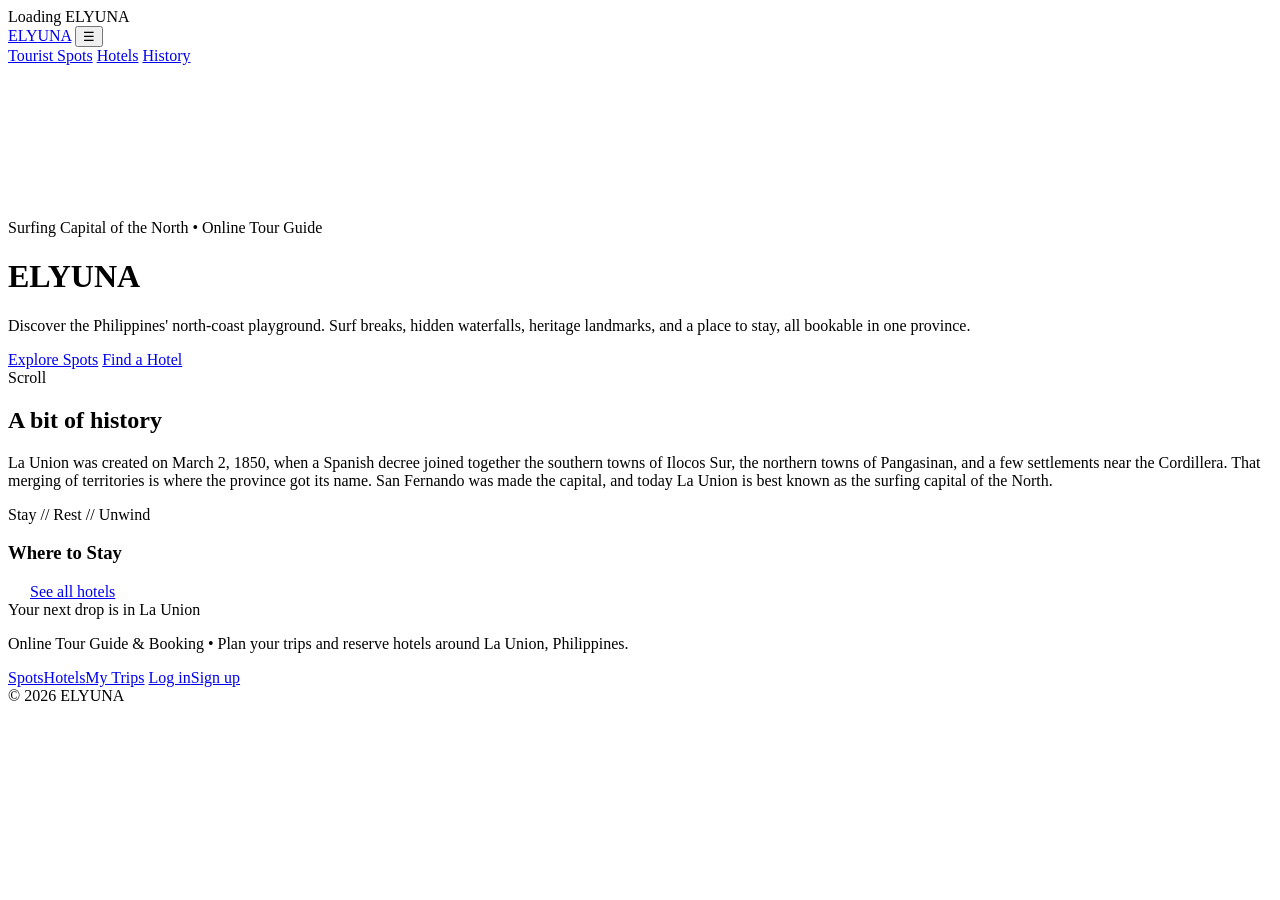
==== index.html @ 287ff30f "Rebrand app to ELYUNA (keep La Union as the destination name)" ====
<!DOCTYPE html>
<html lang="en">
<head>
<meta charset="UTF-8" />
<meta name="viewport" content="width=device-width, initial-scale=1.0" />
<title>ELYUNA | Discover &amp; Book the Best of La Union</title>
<link rel="preconnect" href="https://fonts.googleapis.com" />
<link rel="preconnect" href="https://fonts.gstatic.com" crossorigin />
<link href="https://fonts.googleapis.com/css2?family=Inter:wght@400;500;600;700;800&display=swap" rel="stylesheet" />
<link rel="stylesheet" href="css/style.css" />
</head>
<body>
  <div class="bg-aura"></div>
  <div class="bg-grid"></div>

  <div id="loader">
    <div class="load-txt">Loading ELYUNA</div>
    <div class="load-bar"><i></i></div>
  </div>

  <nav>
    <a class="brand" href="index.html"><span class="dot"></span> <span><span class="b1">ELY</span><span class="b2">UNA</span></span></a>
    <button class="nav-toggle" aria-label="menu">&#9776;</button>
    <div class="nav-links">
      <a href="index.html" class="active">Tourist Spots</a>
      <a href="hotels.html">Hotels</a>
      <a href="index.html#intro">History</a>
      <span id="navAuth" style="display:contents"></span>
    </div>
  </nav>

  <header class="hero">
    <video class="hero-video" autoplay muted loop playsinline>
      <source src="video/launion-hero.mp4" type="video/mp4" />
    </video>
    <div class="hero-shade"></div>
    <div class="hero-overlay">
      <div class="hero-kicker">Surfing Capital of the North &bull; Online Tour Guide</div>
      <h1 class="hero-title">ELYUNA</h1>
      <p class="hero-sub">Discover the Philippines' north-coast playground. Surf breaks, hidden waterfalls, heritage landmarks, and a place to stay, all bookable in one province.</p>
      <div class="hero-cta">
        <a href="#beaches" class="btn btn-primary">Explore Spots</a>
        <a href="hotels.html" class="btn btn-ghost">Find a Hotel</a>
      </div>
    </div>
    <div class="scroll-hint"><div class="mouse"></div>Scroll</div>
  </header>

  <section class="intro" id="intro">
    <div class="wrap">
      <h2>A bit of <span class="accent">history</span></h2>
      <p>La Union was created on March 2, 1850, when a Spanish decree joined together the southern towns of Ilocos Sur, the northern towns of Pangasinan, and a few settlements near the Cordillera. That merging of territories is where the province got its name. San Fernando was made the capital, and today La Union is best known as the surfing capital of the North.</p>
    </div>
  </section>

  <main id="catalog"></main>

  <section class="cat-block" id="stay">
    <div class="wrap">
      <div class="cat-head">
        <div>
          <div class="l-tag">Stay // Rest // Unwind</div>
          <h3>Where to Stay</h3>
        </div>
        <a href="hotels.html" class="btn btn-blue" style="padding:12px 22px">See all hotels</a>
      </div>
      <div class="grid" id="stayGrid"></div>
    </div>
  </section>

  <footer>
    <div class="wrap">
      <div class="f-title">Your next drop is in <span class="accent">La Union</span></div>
      <p>Online Tour Guide &amp; Booking &bull; Plan your trips and reserve hotels around La Union, Philippines.</p>
      <div class="f-nav">
        <a href="index.html">Spots</a><a href="hotels.html">Hotels</a><a href="trips.html">My Trips</a>
        <a href="login.html">Log in</a><a href="signup.html">Sign up</a>
      </div>
      <div class="credit">&copy; 2026 ELYUNA</div>
    </div>
  </footer>

  <div class="modal-back" id="modalBack"><div class="modal" id="modal"></div></div>

  <script src="js/app.js"></script>
  <script src="js/index.js"></script>
</body>
</html>
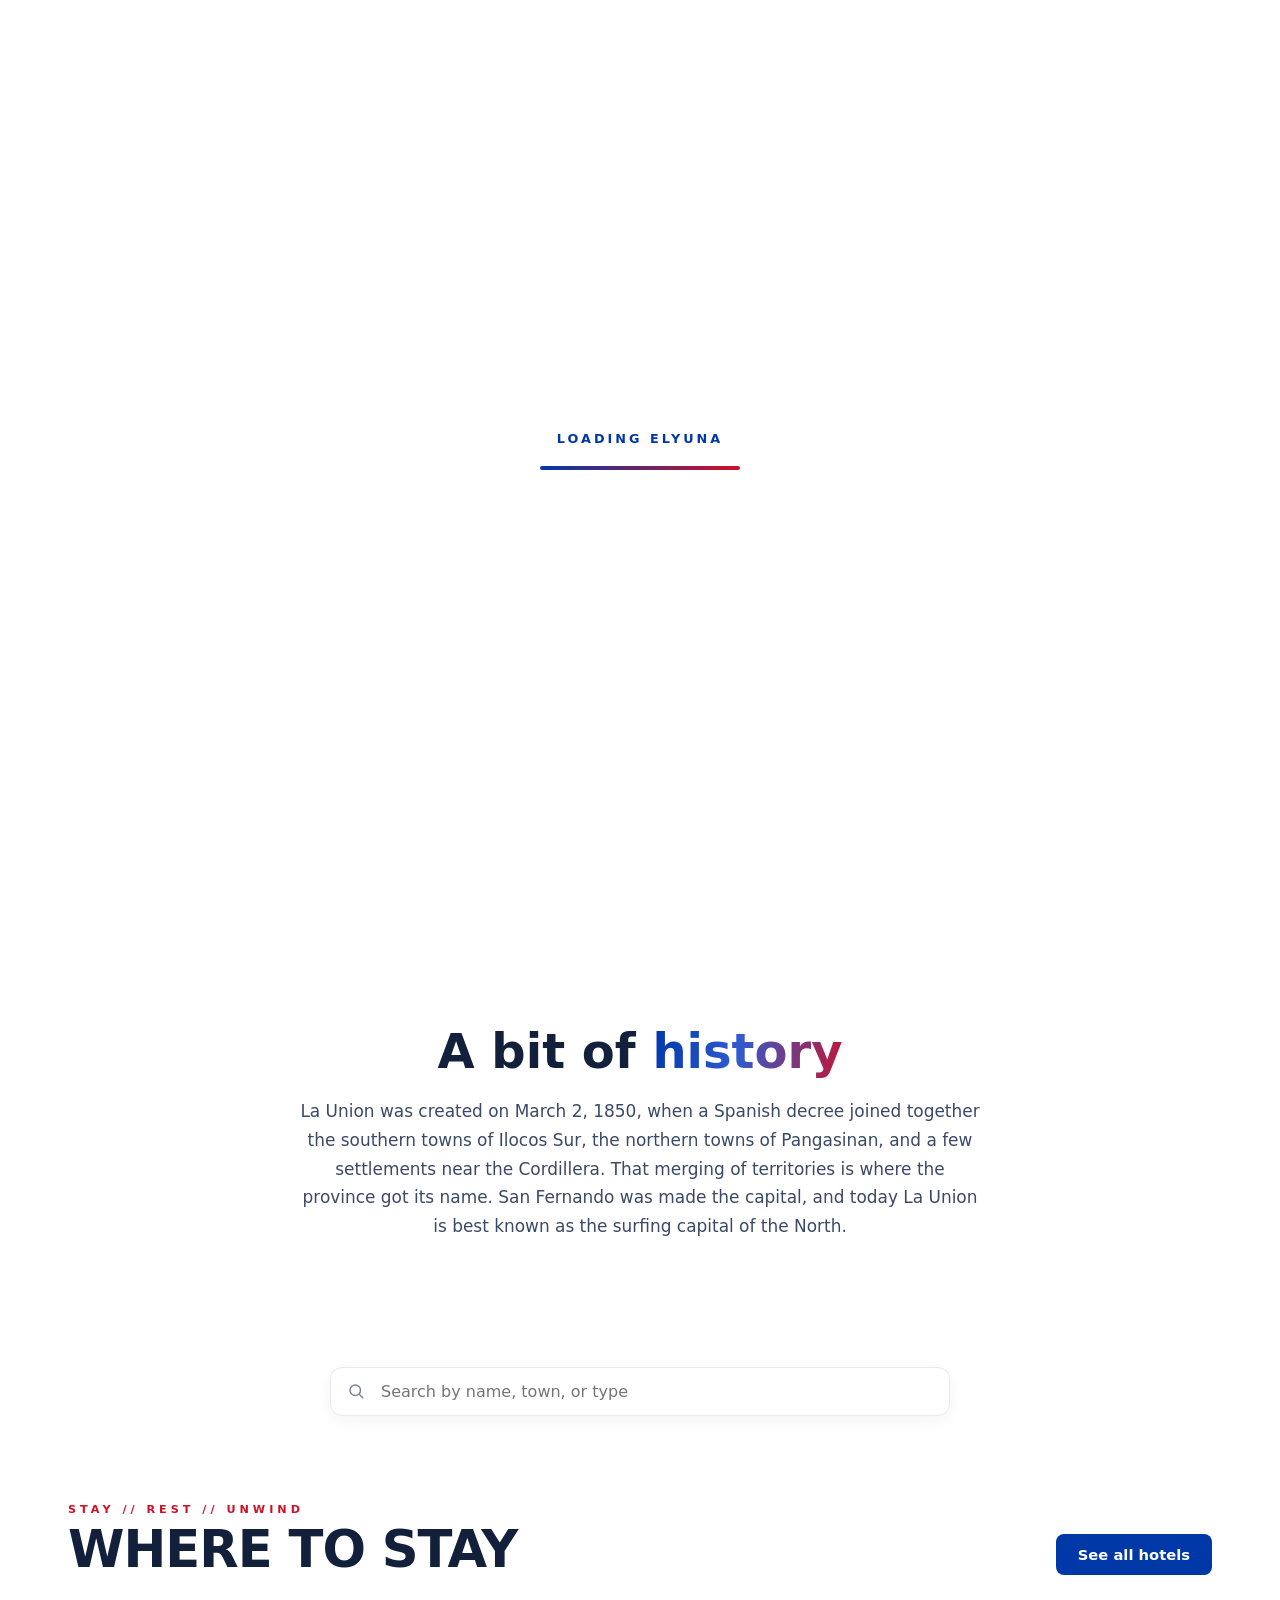
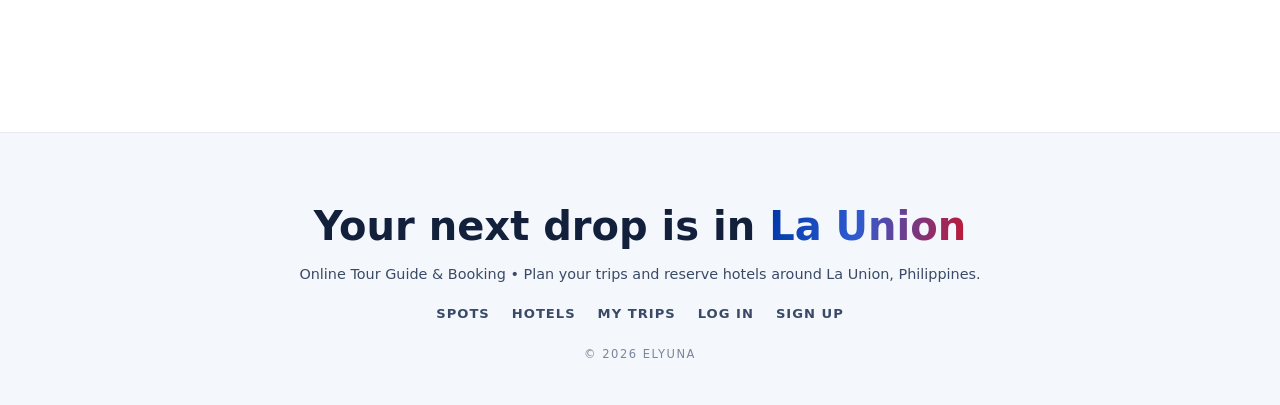
==== commit d8cb1139: "Add real-time search to spots/hotels, document pdo_mysql setup, enhance use-case diagram" ====
--- a/index.html
+++ b/index.html
@@ -19,7 +19,7 @@
   </div>
 
   <nav>
-    <a class="brand" href="index.html"><span class="dot"></span> <span><span class="b1">ELY</span><span class="b2">UNA</span></span></a>
+    <a class="brand" href="index.html"><span class="dot"></span> <span><span class="b1">ELYU</span><span class="b2">NA</span></span></a>
     <button class="nav-toggle" aria-label="menu">&#9776;</button>
     <div class="nav-links">
       <a href="index.html" class="active">Tourist Spots</a>
@@ -31,7 +31,7 @@
 
   <header class="hero">
     <video class="hero-video" autoplay muted loop playsinline>
-      <source src="video/launion-hero.mp4" type="video/mp4" />
+      <source src="video/launion-hero.webm" type="video/webm" />
     </video>
     <div class="hero-shade"></div>
     <div class="hero-overlay">
@@ -53,7 +53,17 @@
     </div>
   </section>
 
+  <section class="search-sec">
+    <div class="wrap">
+      <div class="searchbar">
+        <svg class="search-ic" viewBox="0 0 24 24" width="18" height="18" fill="none" stroke="currentColor" stroke-width="2" stroke-linecap="round" stroke-linejoin="round" aria-hidden="true"><circle cx="11" cy="11" r="7"/><path d="M21 21l-4.3-4.3"/></svg>
+        <input type="text" id="searchInput" placeholder="Search by name, town, or type" aria-label="Search tourist spots" />
+      </div>
+    </div>
+  </section>
+
   <main id="catalog"></main>
+  <div class="wrap"><div class="empty" id="noResults" style="display:none">No tourist spots match your search.</div></div>
 
   <section class="cat-block" id="stay">
     <div class="wrap">
--- a/css/style.css
+++ b/css/style.css
@@ -0,0 +1,480 @@
+/* Shared styles for the La Union Tour site.
+   Layout/structure is based on our tour-guide mockup (big hero, count-up
+   stats, category blocks, glass cards, modal). The colors come from the
+   La Union / Philippine flag posters: red, royal blue, gold and white.
+   Font is Inter (taken from our Klook mockup). */
+
+:root {
+  --red:      #ce1126;
+  --red-d:    #a60d1d;
+  --blue:     #0038a8;
+  --blue-d:   #002a7a;
+  --gold:     #f5a800;
+  --ink:      #13203b;
+  --ink-soft: #3a4a66;
+  --muted:    #7a869c;
+  --line:     #e6e9f1;
+  --bg:       #ffffff;
+  --bg-soft:  #f4f7fc;
+  --star:     #f5a623;
+  --green:    #0a8754;
+  --grad-text:  linear-gradient(100deg, #0038a8 0%, #2f5bd0 45%, #ce1126 105%);
+  --grad-brand: linear-gradient(120deg, #0038a8, #ce1126);
+  --panel:      #ffffff;
+  --panel-line: #e6e9f1;
+  /* placeholder card colors per category */
+  --c-beaches:   #0038a8;
+  --c-mountains: #1c2f6b;
+  --c-food:      #ce1126;
+  --c-culture:   #c98a1a;
+}
+
+* { margin: 0; padding: 0; box-sizing: border-box; }
+html { scroll-behavior: smooth; scroll-padding-top: 80px; }
+body {
+  background: var(--bg);
+  color: var(--ink);
+  font-family: 'Inter', system-ui, sans-serif;
+  -webkit-font-smoothing: antialiased;
+  overflow-x: hidden;
+}
+::selection { background: var(--red); color: #fff; }
+a { color: inherit; text-decoration: none; }
+img { display: block; }
+
+/* soft background auras + faint grid (light version of the mockup's glow layer) */
+.bg-aura {
+  position: fixed; inset: 0; z-index: -2;
+  background:
+    radial-gradient(55% 45% at 12% 8%, rgba(0,56,168,0.10), transparent 60%),
+    radial-gradient(50% 40% at 88% 14%, rgba(206,17,38,0.08), transparent 60%),
+    radial-gradient(60% 55% at 50% 105%, rgba(245,168,0,0.07), transparent 60%),
+    var(--bg);
+}
+.bg-grid {
+  position: fixed; inset: 0; z-index: -1; opacity: 0.5;
+  background-image:
+    linear-gradient(rgba(19,32,59,0.04) 1px, transparent 1px),
+    linear-gradient(90deg, rgba(19,32,59,0.04) 1px, transparent 1px);
+  background-size: 54px 54px;
+  mask-image: radial-gradient(circle at 50% 25%, #000 25%, transparent 78%);
+  -webkit-mask-image: radial-gradient(circle at 50% 25%, #000 25%, transparent 78%);
+}
+
+/* ---------------- Nav ---------------- */
+nav {
+  position: fixed; top: 0; left: 0; right: 0; z-index: 50;
+  display: flex; align-items: center; justify-content: space-between;
+  padding: 16px clamp(18px, 5vw, 60px);
+  backdrop-filter: blur(10px);
+  background: linear-gradient(180deg, rgba(255,255,255,0.92), rgba(255,255,255,0.65));
+  border-bottom: 1px solid rgba(19,32,59,0.06);
+}
+.brand {
+  font-weight: 800; font-size: 1.2rem; letter-spacing: 1px; color: var(--ink);
+  display: flex; align-items: center; gap: 10px;
+}
+.brand .dot {
+  width: 14px; height: 14px; border-radius: 3px;
+  background: var(--grad-brand); box-shadow: 0 0 12px rgba(0,56,168,.35);
+  transform: rotate(45deg); flex: 0 0 auto;
+}
+.brand .b1 { color: var(--blue); }
+.brand .b2 { color: var(--red); }
+.nav-links { display: flex; gap: 22px; align-items: center; }
+.nav-links a {
+  color: var(--ink-soft); font-size: .8rem; font-weight: 700; letter-spacing: 1.2px;
+  text-transform: uppercase; position: relative; transition: color .25s;
+}
+.nav-links a::after {
+  content: ''; position: absolute; left: 0; bottom: -6px; height: 2px; width: 0;
+  background: var(--grad-brand); transition: width .3s;
+}
+.nav-links a:hover { color: var(--ink); }
+.nav-links a:hover::after { width: 100%; }
+.nav-links a.active { color: var(--red); }
+.nav-cta { color: #fff !important; background: var(--red); padding: 9px 16px; border-radius: 7px; letter-spacing: 1px; }
+.nav-cta::after { display: none; }
+.nav-cta:hover { background: var(--red-d); color: #fff !important; }
+.nav-ghost { border: 1px solid var(--line); padding: 9px 16px; border-radius: 7px; }
+.nav-ghost::after { display: none; }
+.nav-user { font-weight: 700; color: var(--blue); font-size: .8rem; text-transform: none; letter-spacing: 0; }
+.nav-user::after { display: none; }
+
+/* account dropdown */
+.acct { position: relative; display: inline-block; }
+.acct-btn {
+  display: inline-flex; align-items: center; gap: 7px; background: #fff; border: 1px solid var(--line);
+  border-radius: 7px; padding: 8px 14px; font-family: inherit; font-weight: 700; font-size: .8rem;
+  letter-spacing: 1px; text-transform: uppercase; color: var(--blue); cursor: pointer;
+}
+.acct-btn:hover { border-color: var(--blue); }
+.acct-btn::after {
+  content: ''; width: 0; height: 0; border-left: 4px solid transparent; border-right: 4px solid transparent;
+  border-top: 5px solid currentColor;
+}
+.acct-drop {
+  position: absolute; top: calc(100% + 8px); right: 0; background: #fff; border: 1px solid var(--line);
+  border-radius: 10px; box-shadow: 0 12px 30px rgba(19,32,59,.14); min-width: 190px; padding: 6px; display: none; z-index: 60;
+}
+.acct-drop.open { display: block; }
+.nav-links .acct-drop a {
+  display: block; padding: 10px 12px; border-radius: 7px; font-size: .86rem; font-weight: 600;
+  color: var(--ink); text-transform: none; letter-spacing: 0;
+}
+.nav-links .acct-drop a::after { display: none; }
+.nav-links .acct-drop a:hover { background: var(--bg-soft); color: var(--blue); }
+
+/* saved (heart) icon button in the nav */
+.nav-links a.nav-icon { position: relative; display: inline-flex; align-items: center; color: var(--ink-soft); padding: 4px 2px; }
+.nav-links a.nav-icon::after { display: none; }
+.nav-links a.nav-icon:hover { color: var(--red); }
+.saved-count {
+  display: none; position: absolute; top: -5px; right: -7px; min-width: 16px; height: 16px;
+  padding: 0 4px; box-sizing: border-box; border-radius: 9px; background: var(--red); color: #fff;
+  font-size: .62rem; font-weight: 800; line-height: 16px; text-align: center;
+}
+.saved-count.show { display: block; }
+
+/* generic inline icon alignment */
+.ic { vertical-align: middle; }
+.card-rating .ic, .modal-rating .ic { vertical-align: -2px; margin-right: 3px; }
+.nav-toggle { display: none; background: none; border: 0; color: var(--ink); font-size: 1.6rem; cursor: pointer; }
+
+/* ---------------- Buttons ---------------- */
+/* Flat, solid buttons like a real booking site (no gradients, glow or hover-lift). */
+.btn {
+  font-weight: 700; font-size: .92rem;
+  cursor: pointer; padding: 13px 26px; border: 0; border-radius: 8px; text-decoration: none;
+  display: inline-flex; align-items: center; justify-content: center; gap: 8px;
+  transition: background-color .15s, border-color .15s, color .15s; color: #fff;
+}
+.btn-primary { background: var(--blue); }
+.btn-primary:hover { background: var(--blue-d); }
+.btn-red { background: var(--red); }
+.btn-red:hover { background: var(--red-d); }
+.btn-blue { background: var(--blue); }
+.btn-blue:hover { background: var(--blue-d); }
+.btn-ghost { background: #fff; border: 1px solid var(--line); color: var(--blue); }
+.btn-ghost:hover { background: var(--bg-soft); border-color: var(--blue); }
+.btn-block { width: 100%; }
+
+/* ---------------- Hero (video background) ---------------- */
+.hero {
+  position: relative; height: 100vh; min-height: 620px; width: 100%; overflow: hidden;
+  background: var(--grad-brand); /* fallback shown until/if the video loads */
+}
+.hero-video {
+  position: absolute; inset: 0; width: 100%; height: 100%; object-fit: cover; z-index: 0;
+}
+/* darkening overlay so the hero text stays readable over the video */
+.hero-shade {
+  position: absolute; inset: 0; z-index: 1;
+  background:
+    linear-gradient(180deg, rgba(8,20,45,0.55) 0%, rgba(8,20,45,0.32) 38%, rgba(8,20,45,0.62) 100%),
+    linear-gradient(110deg, rgba(0,56,168,0.30), rgba(206,17,38,0.22));
+}
+.hero-overlay {
+  position: absolute; inset: 0; z-index: 2;
+  display: flex; flex-direction: column; align-items: center; justify-content: center;
+  text-align: center; padding: 0 20px; pointer-events: none;
+}
+.hero-overlay > * { animation: heroIn .9s cubic-bezier(.2,.7,.2,1) both; }
+.hero-kicker { animation-delay: .15s; }
+.hero-title { animation-delay: .3s; }
+.hero-sub { animation-delay: .5s; }
+.hero-cta { animation-delay: .7s; }
+@keyframes heroIn { from { opacity: 0; transform: translateY(22px); } to { opacity: 1; transform: none; } }
+.hero-kicker {
+  font-weight: 700; letter-spacing: 5px; font-size: clamp(.7rem, 2vw, .92rem);
+  color: var(--gold); text-transform: uppercase; margin-bottom: 14px;
+  text-shadow: 0 2px 14px rgba(0,0,0,.45);
+}
+.hero-title {
+  font-weight: 800; font-size: clamp(3.2rem, 14vw, 10rem); line-height: .92;
+  color: #fff; text-transform: uppercase; letter-spacing: -2px;
+  text-shadow: 0 6px 34px rgba(0,0,0,.45);
+}
+.hero-sub {
+  margin-top: 18px; max-width: 560px; color: rgba(255,255,255,0.92);
+  font-size: clamp(.95rem, 2.4vw, 1.12rem); line-height: 1.55;
+  text-shadow: 0 2px 18px rgba(0,0,0,.5);
+}
+.hero-cta { pointer-events: auto; margin-top: 32px; display: inline-flex; gap: 14px; flex-wrap: wrap; justify-content: center; }
+.scroll-hint {
+  position: absolute; bottom: 26px; left: 50%; transform: translateX(-50%); z-index: 3;
+  color: rgba(255,255,255,0.85); font-size: .68rem; letter-spacing: 3px; text-transform: uppercase;
+  display: flex; flex-direction: column; align-items: center; gap: 8px;
+}
+.scroll-hint .mouse { width: 22px; height: 36px; border: 2px solid rgba(255,255,255,0.7); border-radius: 12px; position: relative; }
+.scroll-hint .mouse::after {
+  content: ''; position: absolute; top: 6px; left: 50%; transform: translateX(-50%);
+  width: 3px; height: 7px; background: #fff; border-radius: 2px; animation: wheel 1.5s infinite;
+}
+@keyframes wheel { 0% { opacity: 1; top: 6px; } 100% { opacity: 0; top: 18px; } }
+
+/* ---------------- Sections ---------------- */
+section { position: relative; z-index: 2; }
+.wrap { max-width: 1240px; margin: 0 auto; padding: 0 clamp(18px, 5vw, 48px); }
+
+.intro { padding: clamp(80px, 14vh, 150px) 0; text-align: center; }
+.intro h2 { font-weight: 800; font-size: clamp(1.8rem, 5vw, 3rem); color: var(--ink); line-height: 1.06; margin-bottom: 20px; }
+.intro h2 .accent { background: var(--grad-text); -webkit-background-clip: text; background-clip: text; color: transparent; }
+.intro p { max-width: 680px; margin: 0 auto; color: var(--ink-soft); font-size: 1.06rem; line-height: 1.7; }
+.stats { display: flex; flex-wrap: wrap; justify-content: center; gap: clamp(24px, 6vw, 72px); margin-top: 50px; }
+.stat .num { font-weight: 800; font-size: clamp(2.2rem, 6vw, 3.4rem); background: var(--grad-text); -webkit-background-clip: text; background-clip: text; color: transparent; }
+.stat .lbl { color: var(--muted); letter-spacing: 2px; text-transform: uppercase; font-size: .72rem; font-weight: 600; margin-top: 4px; }
+
+/* search bar */
+.search-sec { padding: 0 0 6px; }
+.searchbar { max-width: 620px; margin: 0 auto; display: flex; align-items: center; gap: 10px; background: #fff; border: 1px solid var(--line); border-radius: 12px; padding: 0 6px 0 16px; box-shadow: 0 4px 14px rgba(19,32,59,.05); }
+.searchbar:focus-within { border-color: var(--blue); }
+.searchbar .search-ic { color: var(--muted); flex: 0 0 auto; }
+.searchbar input { flex: 1; border: 0; outline: 0; background: transparent; font-family: inherit; font-size: 1rem; color: var(--ink); padding: 14px 6px; }
+
+.cat-block { padding: clamp(46px, 9vh, 84px) 0; }
+/* alternating section backgrounds so each category feels different on scroll */
+.cat-block.tint-blue { background: #eef2fb; }
+.cat-block.tint-sand { background: #fbf5ec; }
+.cat-block.tint-blue .cat-head .count { -webkit-text-stroke-color: rgba(0,56,168,.35); }
+.cat-block.tint-sand .cat-head .count { -webkit-text-stroke-color: rgba(201,138,26,.45); }
+.cat-head { display: flex; align-items: flex-end; justify-content: space-between; flex-wrap: wrap; gap: 14px; margin-bottom: 36px; }
+.cat-head .l-tag { font-weight: 700; letter-spacing: 4px; font-size: .7rem; color: var(--red); text-transform: uppercase; margin-bottom: 8px; }
+.cat-head h3 { font-weight: 800; color: var(--ink); font-size: clamp(2rem, 6vw, 3.2rem); line-height: 1; text-transform: uppercase; letter-spacing: -1px; }
+.cat-head .count { font-size: 3rem; font-weight: 800; color: transparent; -webkit-text-stroke: 1.5px rgba(0,56,168,.30); }
+
+.grid { display: grid; grid-template-columns: repeat(auto-fill, minmax(290px, 1fr)); gap: 22px; }
+
+/* ---------------- Cards ---------------- */
+.card {
+  position: relative; border-radius: 14px; overflow: hidden; cursor: pointer;
+  background: var(--panel); border: 1px solid var(--panel-line);
+  box-shadow: 0 6px 18px rgba(19,32,59,.05);
+  transition: transform .35s cubic-bezier(.2,.7,.2,1), box-shadow .35s, border-color .35s;
+  display: flex; flex-direction: column; min-height: 340px;
+}
+.card:hover { transform: translateY(-8px); border-color: var(--blue); box-shadow: 0 18px 44px rgba(0,56,168,.16); }
+.card-visual { height: 168px; position: relative; overflow: hidden; }
+.card-visual .ph { position: absolute; inset: 0; }
+.card-visual img { position: absolute; inset: 0; width: 100%; height: 100%; object-fit: cover; }
+.card-visual::after { content: ''; position: absolute; inset: 0; background: linear-gradient(180deg, transparent 45%, rgba(19,32,59,.45)); }
+.card-type {
+  position: absolute; top: 12px; left: 12px; z-index: 2; font-size: .64rem; letter-spacing: 1.5px;
+  text-transform: uppercase; font-weight: 700; padding: 5px 10px; border-radius: 5px; color: #fff;
+  background: rgba(0,56,168,.85); backdrop-filter: blur(4px);
+}
+.badge-fav {
+  position: absolute; top: 10px; right: 10px; z-index: 2; width: 34px; height: 34px; border-radius: 50%;
+  background: rgba(255,255,255,.95); display: grid; place-items: center; font-size: 1.05rem;
+  color: var(--muted); border: 0; cursor: pointer; transition: transform .15s, color .2s;
+}
+.badge-fav:hover { transform: scale(1.1); }
+.badge-fav.saved { color: var(--red); }
+.card-body { padding: 18px 18px 20px; display: flex; flex-direction: column; flex: 1; }
+.card-body h4 { font-weight: 800; font-size: 1.16rem; color: var(--ink); line-height: 1.12; }
+.card-town { color: var(--blue); font-size: .72rem; letter-spacing: 1.4px; text-transform: uppercase; font-weight: 600; margin: 4px 0 10px; }
+.card-about { color: var(--ink-soft); font-size: .88rem; line-height: 1.55; flex: 1; display: -webkit-box; -webkit-line-clamp: 3; -webkit-box-orient: vertical; overflow: hidden; }
+.card-foot { display: flex; align-items: center; justify-content: space-between; margin-top: 14px; }
+.card-price { font-size: .85rem; color: var(--ink); font-weight: 700; }
+.card-price .peso { color: var(--red); }
+.card-price .free { color: var(--green); }
+.card-more { font-size: .68rem; letter-spacing: 1.4px; text-transform: uppercase; color: var(--red); font-weight: 700; }
+.card-rating { color: var(--star); font-weight: 700; font-size: .8rem; }
+
+/* ---------------- Modal ---------------- */
+.modal-back {
+  position: fixed; inset: 0; z-index: 100; background: rgba(19,32,59,.45);
+  backdrop-filter: blur(5px); display: flex; align-items: center; justify-content: center;
+  padding: 20px; opacity: 0; pointer-events: none; transition: opacity .3s;
+}
+.modal-back.open { opacity: 1; pointer-events: auto; }
+.modal {
+  width: min(620px, 100%); max-height: 90vh; overflow-y: auto; border-radius: 16px; background: #fff;
+  border: 1px solid var(--panel-line); box-shadow: 0 30px 70px rgba(19,32,59,.28);
+  transform: translateY(26px) scale(.97); transition: transform .35s cubic-bezier(.2,.7,.2,1);
+}
+.modal-back.open .modal { transform: translateY(0) scale(1); }
+.modal-visual { height: 200px; position: relative; }
+.modal-visual img { width: 100%; height: 100%; object-fit: cover; }
+.modal-visual .ph { position: absolute; inset: 0; }
+.modal-close {
+  position: absolute; top: 14px; right: 14px; z-index: 3; width: 38px; height: 38px; border-radius: 50%;
+  border: 0; background: rgba(255,255,255,.95); color: var(--ink); font-size: 1.2rem; cursor: pointer;
+  transition: background .2s, transform .2s;
+}
+.modal-close:hover { background: var(--red); color: #fff; transform: rotate(90deg); }
+.modal-inner { padding: 22px 30px 32px; }
+.modal-type { display: inline-block; font-size: .66rem; letter-spacing: 1.5px; text-transform: uppercase; font-weight: 700; padding: 5px 12px; border-radius: 5px; color: #fff; background: var(--grad-brand); margin-bottom: 12px; }
+.modal h3 { font-weight: 800; color: var(--ink); font-size: 1.9rem; line-height: 1.06; }
+.modal-town { color: var(--blue); letter-spacing: 1.5px; text-transform: uppercase; font-size: .76rem; font-weight: 600; margin: 6px 0 14px; }
+.modal-rating { display: inline-flex; align-items: center; gap: 6px; background: var(--bg-soft); padding: 7px 13px; border-radius: 10px; font-size: .84rem; margin-bottom: 16px; }
+.modal-rating .stars { color: var(--star); font-weight: 700; }
+.modal-about { color: var(--ink-soft); line-height: 1.7; font-size: .98rem; margin-bottom: 20px; }
+.modal-rows { display: grid; gap: 1px; background: var(--line); border: 1px solid var(--line); border-radius: 10px; overflow: hidden; margin-bottom: 4px; }
+.mrow { display: grid; grid-template-columns: 116px 1fr; background: #fff; padding: 12px 14px; gap: 12px; align-items: center; }
+.mrow .k { font-size: .7rem; letter-spacing: 1.5px; text-transform: uppercase; color: var(--muted); font-weight: 600; }
+.mrow .v { color: var(--ink); font-size: .9rem; word-break: break-word; }
+.mrow .v a { color: var(--blue); font-weight: 600; }
+
+/* booking form inside the modal */
+.book-box { background: var(--bg-soft); border: 1px solid var(--line); border-radius: 14px; padding: 16px; margin-top: 18px; }
+.book-box h4 { font-size: 1rem; font-weight: 800; margin-bottom: 12px; }
+.field { margin-bottom: 12px; }
+.field label { display: block; font-size: .72rem; font-weight: 700; letter-spacing: .5px; text-transform: uppercase; color: var(--ink-soft); margin-bottom: 5px; }
+.field input, .field select {
+  width: 100%; border: 1px solid var(--line); border-radius: 9px; padding: 11px 12px;
+  font-family: inherit; font-size: .95rem; color: var(--ink); background: #fff; outline: none;
+}
+.field input:focus, .field select:focus { border-color: var(--blue); }
+.field-row { display: flex; gap: 12px; }
+.field-row .field { flex: 1; }
+.book-total { display: flex; justify-content: space-between; align-items: baseline; margin: 8px 0 14px; font-size: .92rem; }
+.book-total b { font-size: 1.2rem; color: var(--red); }
+
+/* suggestion strip shown after a booking */
+.suggest { margin-top: 22px; border-top: 1px dashed var(--line); padding-top: 18px; }
+.suggest h4 { font-size: 1rem; font-weight: 800; margin-bottom: 4px; }
+.suggest p.hint { color: var(--muted); font-size: .85rem; margin-bottom: 14px; }
+.suggest-list { display: grid; gap: 10px; }
+.suggest-item { display: flex; align-items: center; gap: 12px; padding: 10px; border: 1px solid var(--line); border-radius: 12px; transition: border-color .2s; }
+.suggest-item:hover { border-color: var(--blue); }
+.suggest-thumb { width: 54px; height: 54px; border-radius: 10px; flex: 0 0 auto; }
+.suggest-meta { flex: 1; min-width: 0; }
+.suggest-meta .n { font-weight: 700; font-size: .92rem; }
+.suggest-meta .d { color: var(--muted); font-size: .78rem; margin-top: 2px; }
+.suggest-dist { font-size: .76rem; color: var(--blue); font-weight: 700; white-space: nowrap; }
+
+.book-ok { text-align: center; padding: 6px 0 4px; }
+.ok-badge { display: inline-block; background: #e6f5ee; color: var(--green); font-weight: 700; font-size: .72rem; letter-spacing: 1px; text-transform: uppercase; padding: 6px 14px; border-radius: 20px; margin-bottom: 12px; }
+.book-ok h3 { font-size: 1.3rem; font-weight: 800; color: var(--ink); }
+.book-ok p { color: var(--muted); margin-top: 6px; font-size: .92rem; }
+.ok-ref { margin-top: 10px; font-size: .82rem; color: var(--ink-soft); }
+.ok-ref b { color: var(--ink); letter-spacing: .5px; }
+
+/* ---------------- Auth pages ---------------- */
+.auth-wrap { min-height: 100vh; display: grid; place-items: center; padding: 90px 16px 40px; }
+.auth-card { width: min(430px, 100%); background: #fff; border: 1px solid var(--line); border-radius: 18px; padding: 34px 30px; box-shadow: 0 18px 44px rgba(19,32,59,.10); }
+.auth-card h1 { font-size: 1.7rem; font-weight: 800; letter-spacing: -.5px; color: var(--ink); }
+.auth-card .sub { color: var(--muted); margin: 6px 0 22px; font-size: .92rem; }
+.auth-err { background: #fdecec; color: var(--red-d); border: 1px solid #f6c6c9; border-radius: 9px; padding: 10px 12px; font-size: .86rem; margin-bottom: 14px; display: none; }
+.auth-err.show { display: block; }
+.auth-ok { background: #e6f5ee; color: var(--green); border: 1px solid #b9e3cd; border-radius: 9px; padding: 10px 12px; font-size: .86rem; margin-bottom: 14px; display: none; }
+.auth-ok.show { display: block; }
+.auth-switch { text-align: center; margin-top: 18px; font-size: .88rem; color: var(--muted); }
+.auth-switch a { color: var(--blue); font-weight: 700; }
+
+/* password requirement checklist */
+.pw-reqs { list-style: none; margin: -2px 0 16px; padding: 0; display: grid; gap: 7px; }
+.pw-reqs li { display: flex; align-items: center; gap: 9px; font-size: .82rem; color: var(--muted); transition: color .2s; }
+.pw-reqs li .tick {
+  width: 18px; height: 18px; border-radius: 50%; display: grid; place-items: center;
+  font-size: .7rem; border: 1px solid var(--line); color: var(--muted); transition: all .2s; flex: 0 0 auto;
+}
+.pw-reqs li .tick svg { width: 11px; height: 11px; }
+.pw-reqs li.met { color: var(--green); font-weight: 600; }
+.pw-reqs li.met .tick { background: var(--green); color: #fff; border-color: var(--green); }
+
+/* confirm-password match hint */
+.match-hint { font-size: .8rem; font-weight: 600; margin-top: 6px; min-height: 1em; }
+.match-hint.ok { color: var(--green); }
+.match-hint.bad { color: var(--red); }
+
+/* buttons row shown after a booking is confirmed */
+.book-actions { display: flex; gap: 10px; justify-content: center; flex-wrap: wrap; margin-top: 16px; }
+.book-actions .btn { padding: 12px 22px; }
+
+/* "you might also like" optional label */
+.suggest .optional { font-size: .68rem; letter-spacing: 1.5px; text-transform: uppercase; color: var(--muted); font-weight: 700; }
+
+/* traveller tips inside a booking detail */
+.tips { display: grid; gap: 18px; margin-top: 4px; }
+.tip-group h5 { font-size: .76rem; text-transform: uppercase; letter-spacing: 1.5px; color: var(--blue); margin-bottom: 10px; }
+.tip-group ul { list-style: none; display: grid; gap: 8px; }
+.tip-group li { display: flex; gap: 10px; align-items: flex-start; font-size: .92rem; color: var(--ink-soft); line-height: 1.4; }
+.tip-group li .ic { flex: 0 0 auto; margin-top: 2px; }
+.tip-bring li .ic { color: var(--green); }
+.tip-know li .ic { color: var(--blue); }
+
+/* ---------------- My Trips dashboard ---------------- */
+.page-head { padding: 130px 0 50px; background: var(--bg-soft); border-bottom: 1px solid var(--line); }
+.page-head h1 { font-size: clamp(1.9rem, 5vw, 2.6rem); font-weight: 800; letter-spacing: -.6px; color: var(--ink); }
+.page-head h1 .accent { background: var(--grad-text); -webkit-background-clip: text; background-clip: text; color: transparent; }
+.page-head p { color: var(--ink-soft); margin-top: 8px; }
+.tabs { display: flex; gap: 8px; border-bottom: 1px solid var(--line); margin: 26px 0 8px; flex-wrap: wrap; }
+.tab { padding: 12px 18px; font-weight: 700; font-size: .82rem; letter-spacing: 1px; text-transform: uppercase; color: var(--muted); cursor: pointer; border-bottom: 3px solid transparent; }
+.tab.active { color: var(--blue); border-bottom-color: var(--red); }
+.panel { display: none; padding: 22px 0 60px; }
+.panel.show { display: block; }
+.empty { text-align: center; color: var(--muted); padding: 70px 20px; }
+.empty .big { font-size: 2.6rem; margin-bottom: 10px; }
+
+.booking-card { display: flex; gap: 16px; border: 1px solid var(--line); border-radius: 14px; padding: 16px; margin-bottom: 14px; align-items: center; flex-wrap: wrap; box-shadow: 0 6px 16px rgba(19,32,59,.04); }
+.booking-icon { width: 50px; height: 50px; border-radius: 12px; display: grid; place-items: center; font-size: 1.4rem; color: #fff; flex: 0 0 auto; }
+.booking-icon.hotel { background: var(--blue); }
+.booking-icon.tour { background: var(--red); }
+.booking-info { flex: 1; min-width: 180px; }
+.booking-info .t { font-weight: 800; font-size: 1.04rem; color: var(--ink); }
+.booking-info .m { color: var(--muted); font-size: .84rem; margin-top: 3px; }
+.booking-side { text-align: right; }
+.booking-side .price { font-weight: 800; color: var(--red); }
+.status-pill { display: inline-block; font-size: .68rem; font-weight: 700; letter-spacing: .5px; text-transform: uppercase; padding: 4px 10px; border-radius: 20px; margin-top: 6px; }
+.status-confirmed { background: #e6f5ee; color: var(--green); }
+.status-cancelled { background: #f0f0f0; color: var(--muted); }
+.link-btn { background: none; border: 0; color: var(--red); font-weight: 700; font-size: .8rem; cursor: pointer; margin-top: 6px; }
+
+/* ---------------- Toast ---------------- */
+#toast {
+  position: fixed; bottom: 24px; left: 50%; transform: translateX(-50%) translateY(20px);
+  background: var(--ink); color: #fff; padding: 13px 22px; border-radius: 12px; font-weight: 600; font-size: .9rem;
+  opacity: 0; pointer-events: none; transition: opacity .25s, transform .25s; z-index: 300; box-shadow: 0 12px 30px rgba(19,32,59,.3);
+}
+#toast.show { opacity: 1; transform: translateX(-50%) translateY(0); }
+
+/* ---------------- Confirmation dialog ---------------- */
+.confirm-back {
+  position: fixed; inset: 0; z-index: 150; background: rgba(19,32,59,.55); backdrop-filter: blur(4px);
+  display: flex; align-items: center; justify-content: center; padding: 20px;
+  opacity: 0; pointer-events: none; transition: opacity .2s;
+}
+.confirm-back.open { opacity: 1; pointer-events: auto; }
+.confirm-box {
+  width: min(400px, 100%); background: #fff; border-radius: 16px; padding: 26px 24px; text-align: center;
+  box-shadow: 0 24px 60px rgba(19,32,59,.3); transform: translateY(12px) scale(.98); transition: transform .2s;
+}
+.confirm-back.open .confirm-box { transform: none; }
+.confirm-box h3 { font-size: 1.2rem; font-weight: 800; color: var(--ink); margin-bottom: 8px; }
+.confirm-box p { color: var(--ink-soft); font-size: .92rem; line-height: 1.5; margin-bottom: 22px; }
+.confirm-actions { display: flex; gap: 10px; }
+.confirm-actions .btn { flex: 1; padding: 12px; }
+
+/* ---------------- Footer ---------------- */
+footer { position: relative; z-index: 2; padding: 70px 0 44px; margin-top: 40px; border-top: 1px solid var(--line); text-align: center; background: var(--bg-soft); }
+footer .f-title { font-weight: 800; font-size: clamp(1.6rem, 5vw, 2.5rem); color: var(--ink); }
+footer .f-title .accent { background: var(--grad-text); -webkit-background-clip: text; background-clip: text; color: transparent; }
+footer p { color: var(--ink-soft); margin-top: 14px; font-size: .9rem; line-height: 1.6; }
+footer .f-nav { margin-top: 20px; display: flex; gap: 22px; justify-content: center; flex-wrap: wrap; }
+footer .f-nav a { color: var(--ink-soft); font-size: .82rem; font-weight: 600; text-transform: uppercase; letter-spacing: 1px; }
+footer .f-nav a:hover { color: var(--red); }
+footer .credit { margin-top: 26px; font-size: .72rem; letter-spacing: 1.5px; color: var(--muted); text-transform: uppercase; }
+
+/* ---------------- Loader ---------------- */
+#loader { position: fixed; inset: 0; z-index: 200; background: #fff; display: flex; flex-direction: column; align-items: center; justify-content: center; gap: 20px; transition: opacity .6s; }
+#loader.hide { opacity: 0; pointer-events: none; }
+.load-bar { width: 200px; height: 4px; border-radius: 4px; background: rgba(0,56,168,.12); overflow: hidden; }
+.load-bar i { display: block; height: 100%; width: 0; background: var(--grad-brand); animation: load 1.1s ease forwards; }
+@keyframes load { to { width: 100%; } }
+.load-txt { letter-spacing: 3px; text-transform: uppercase; font-size: .8rem; font-weight: 700; color: var(--blue); }
+
+.reveal { opacity: 0; transform: translateY(36px); transition: opacity .7s ease, transform .7s cubic-bezier(.2,.7,.2,1); }
+.reveal.in { opacity: 1; transform: none; }
+
+@media (max-width: 820px) {
+  .nav-links {
+    position: fixed; top: 64px; right: 14px; flex-direction: column; gap: 16px; align-items: flex-start;
+    background: #fff; padding: 22px 26px; border-radius: 12px; border: 1px solid var(--line);
+    box-shadow: 0 14px 34px rgba(19,32,59,.14); transform: translateX(130%); transition: transform .3s; min-width: 200px;
+  }
+  .nav-links.open { transform: translateX(0); }
+  .nav-toggle { display: block; }
+  .mrow { grid-template-columns: 96px 1fr; }
+}
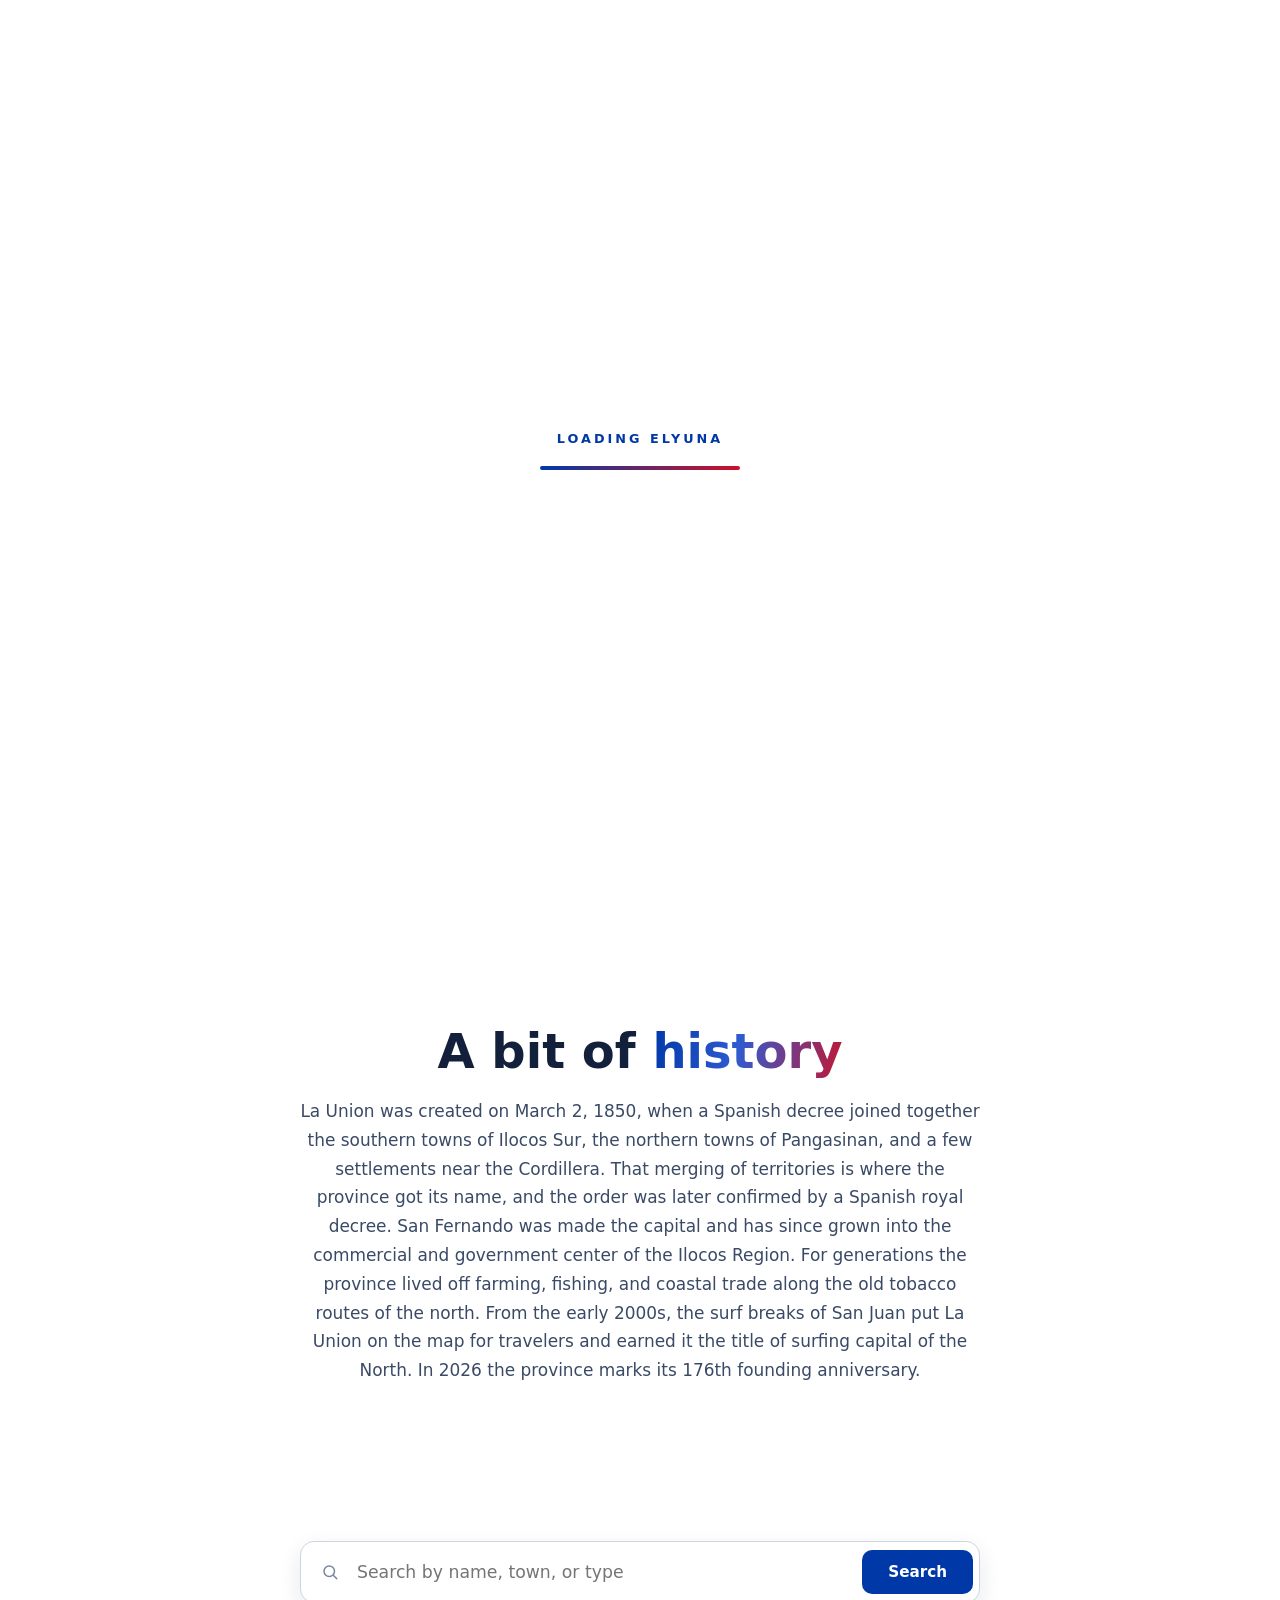
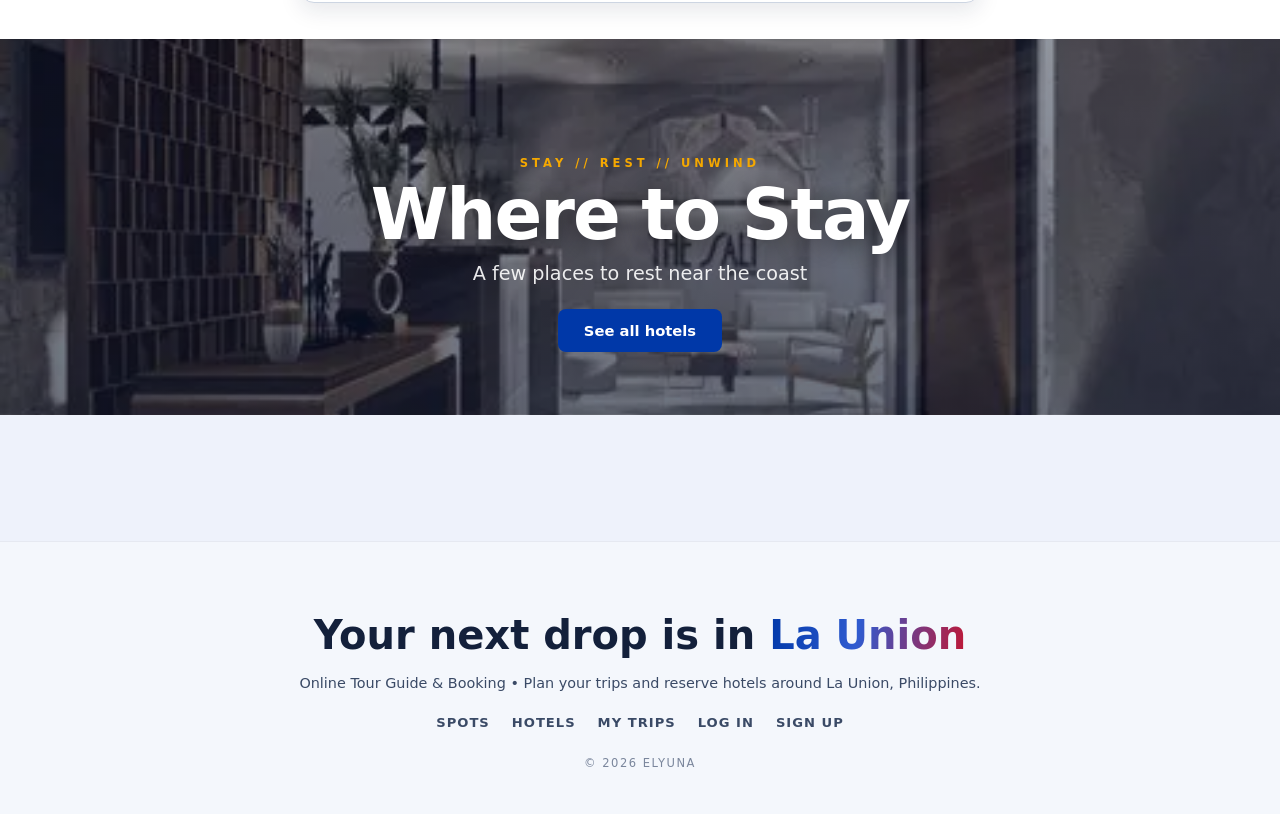
==== commit e23e899d: "dark page headers, section photo banners, search button, in-place hotel booking; drop hostels" ====
--- a/index.html
+++ b/index.html
@@ -49,15 +49,19 @@
   <section class="intro" id="intro">
     <div class="wrap">
       <h2>A bit of <span class="accent">history</span></h2>
-      <p>La Union was created on March 2, 1850, when a Spanish decree joined together the southern towns of Ilocos Sur, the northern towns of Pangasinan, and a few settlements near the Cordillera. That merging of territories is where the province got its name. San Fernando was made the capital, and today La Union is best known as the surfing capital of the North.</p>
+      <p>La Union was created on March 2, 1850, when a Spanish decree joined together the southern towns of Ilocos Sur, the northern towns of Pangasinan, and a few settlements near the Cordillera. That merging of territories is where the province got its name, and the order was later confirmed by a Spanish royal decree. San Fernando was made the capital and has since grown into the commercial and government center of the Ilocos Region. For generations the province lived off farming, fishing, and coastal trade along the old tobacco routes of the north. From the early 2000s, the surf breaks of San Juan put La Union on the map for travelers and earned it the title of surfing capital of the North. In 2026 the province marks its 176th founding anniversary.</p>
     </div>
   </section>
 
   <section class="search-sec">
     <div class="wrap">
-      <div class="searchbar">
-        <svg class="search-ic" viewBox="0 0 24 24" width="18" height="18" fill="none" stroke="currentColor" stroke-width="2" stroke-linecap="round" stroke-linejoin="round" aria-hidden="true"><circle cx="11" cy="11" r="7"/><path d="M21 21l-4.3-4.3"/></svg>
-        <input type="text" id="searchInput" placeholder="Search by name, town, or type" aria-label="Search tourist spots" />
+      <div class="search-box">
+        <div class="searchbar">
+          <svg class="search-ic" viewBox="0 0 24 24" width="18" height="18" fill="none" stroke="currentColor" stroke-width="2" stroke-linecap="round" stroke-linejoin="round" aria-hidden="true"><circle cx="11" cy="11" r="7"/><path d="M21 21l-4.3-4.3"/></svg>
+          <input type="text" id="searchInput" placeholder="Search by name, town, or type" aria-label="Search tourist spots" autocomplete="off" />
+          <button type="button" class="search-btn" id="searchBtn">Search</button>
+        </div>
+        <div class="search-suggest" id="searchSuggest"></div>
       </div>
     </div>
   </section>
@@ -65,17 +69,14 @@
   <main id="catalog"></main>
   <div class="wrap"><div class="empty" id="noResults" style="display:none">No tourist spots match your search.</div></div>
 
-  <section class="cat-block" id="stay">
-    <div class="wrap">
-      <div class="cat-head">
-        <div>
-          <div class="l-tag">Stay // Rest // Unwind</div>
-          <h3>Where to Stay</h3>
-        </div>
-        <a href="hotels.html" class="btn btn-blue" style="padding:12px 22px">See all hotels</a>
-      </div>
-      <div class="grid" id="stayGrid"></div>
+  <section class="cat-block cat-stay" id="stay">
+    <div class="cat-hero">
+      <div class="l-tag">Stay // Rest // Unwind</div>
+      <h3>Where to Stay</h3>
+      <p class="cat-sub">A few places to rest near the coast</p>
+      <a href="hotels.html" class="btn btn-blue" style="margin-top:14px">See all hotels</a>
     </div>
+    <div class="wrap"><div class="grid" id="stayGrid"></div></div>
   </section>
 
   <footer>
--- a/css/style.css
+++ b/css/style.css
@@ -74,11 +74,7 @@
   font-weight: 800; font-size: 1.2rem; letter-spacing: 1px; color: var(--ink);
   display: flex; align-items: center; gap: 10px;
 }
-.brand .dot {
-  width: 14px; height: 14px; border-radius: 3px;
-  background: var(--grad-brand); box-shadow: 0 0 12px rgba(0,56,168,.35);
-  transform: rotate(45deg); flex: 0 0 auto;
-}
+.brand-logo { width: 28px; height: 28px; flex: 0 0 auto; }
 .brand .b1 { color: var(--blue); }
 .brand .b2 { color: var(--red); }
 .nav-links { display: flex; gap: 22px; align-items: center; }
@@ -93,6 +89,22 @@
 .nav-links a:hover { color: var(--ink); }
 .nav-links a:hover::after { width: 100%; }
 .nav-links a.active { color: var(--red); }
+
+/* nav hover menus (categories under Tourist Spots, types under Hotels) */
+.nav-item { position: relative; display: inline-flex; align-items: center; }
+.nav-drop {
+  position: absolute; top: 100%; left: 50%; transform: translateX(-50%); min-width: 210px;
+  background: #fff; border: 1px solid var(--line); border-radius: 10px; box-shadow: 0 12px 30px rgba(19,32,59,.16);
+  padding: 6px; margin-top: 10px; display: none; z-index: 60;
+}
+.nav-drop::before { content: ''; position: absolute; top: -12px; left: 0; right: 0; height: 12px; }
+.nav-item:hover .nav-drop, .nav-item:focus-within .nav-drop { display: block; }
+.nav-links .nav-drop a {
+  display: block; padding: 9px 12px; border-radius: 7px; font-size: .84rem; font-weight: 600;
+  color: var(--ink); text-transform: none; letter-spacing: 0;
+}
+.nav-links .nav-drop a::after { display: none; }
+.nav-links .nav-drop a:hover { background: var(--bg-soft); color: var(--blue); }
 .nav-cta { color: #fff !important; background: var(--red); padding: 9px 16px; border-radius: 7px; letter-spacing: 1px; }
 .nav-cta::after { display: none; }
 .nav-cta:hover { background: var(--red-d); color: #fff !important; }
@@ -225,23 +237,58 @@
 .stat .num { font-weight: 800; font-size: clamp(2.2rem, 6vw, 3.4rem); background: var(--grad-text); -webkit-background-clip: text; background-clip: text; color: transparent; }
 .stat .lbl { color: var(--muted); letter-spacing: 2px; text-transform: uppercase; font-size: .72rem; font-weight: 600; margin-top: 4px; }
 
-/* search bar */
-.search-sec { padding: 0 0 6px; }
-.searchbar { max-width: 620px; margin: 0 auto; display: flex; align-items: center; gap: 10px; background: #fff; border: 1px solid var(--line); border-radius: 12px; padding: 0 6px 0 16px; box-shadow: 0 4px 14px rgba(19,32,59,.05); }
-.searchbar:focus-within { border-color: var(--blue); }
+/* search bar + suggestions dropdown */
+.search-sec { padding: 30px 0 36px; position: relative; z-index: 30; }
+.search-box { position: relative; max-width: 680px; margin: 0 auto; }
+.searchbar { display: flex; align-items: center; gap: 12px; background: #fff; border: 1.5px solid #cdd5e2; border-radius: 14px; padding: 6px 6px 6px 20px; box-shadow: 0 8px 22px rgba(19,32,59,.10); }
+.searchbar:focus-within { border-color: var(--blue); box-shadow: 0 8px 22px rgba(0,56,168,.16); }
 .searchbar .search-ic { color: var(--muted); flex: 0 0 auto; }
-.searchbar input { flex: 1; border: 0; outline: 0; background: transparent; font-family: inherit; font-size: 1rem; color: var(--ink); padding: 14px 6px; }
-
-.cat-block { padding: clamp(46px, 9vh, 84px) 0; }
-/* alternating section backgrounds so each category feels different on scroll */
-.cat-block.tint-blue { background: #eef2fb; }
-.cat-block.tint-sand { background: #fbf5ec; }
-.cat-block.tint-blue .cat-head .count { -webkit-text-stroke-color: rgba(0,56,168,.35); }
-.cat-block.tint-sand .cat-head .count { -webkit-text-stroke-color: rgba(201,138,26,.45); }
-.cat-head { display: flex; align-items: flex-end; justify-content: space-between; flex-wrap: wrap; gap: 14px; margin-bottom: 36px; }
-.cat-head .l-tag { font-weight: 700; letter-spacing: 4px; font-size: .7rem; color: var(--red); text-transform: uppercase; margin-bottom: 8px; }
-.cat-head h3 { font-weight: 800; color: var(--ink); font-size: clamp(2rem, 6vw, 3.2rem); line-height: 1; text-transform: uppercase; letter-spacing: -1px; }
-.cat-head .count { font-size: 3rem; font-weight: 800; color: transparent; -webkit-text-stroke: 1.5px rgba(0,56,168,.30); }
+.searchbar input { flex: 1; border: 0; outline: 0; background: transparent; font-family: inherit; font-size: 1.08rem; color: var(--ink); padding: 14px 6px; }
+.search-btn { flex: 0 0 auto; background: var(--blue); color: #fff; border: 0; border-radius: 10px; padding: 13px 26px; font-family: inherit; font-weight: 700; font-size: .95rem; cursor: pointer; transition: background-color .15s; }
+.search-btn:hover { background: var(--blue-d); }
+
+.search-suggest {
+  position: absolute; top: calc(100% + 6px); left: 0; right: 0; background: #fff;
+  border: 1px solid var(--line); border-radius: 12px; box-shadow: 0 12px 30px rgba(19,32,59,.16);
+  overflow: hidden; z-index: 40; display: none; text-align: left;
+}
+.search-suggest.open { display: block; }
+.suggest-row { display: flex; align-items: center; gap: 10px; padding: 12px 16px; cursor: pointer; border-bottom: 1px solid var(--line); }
+.suggest-row:last-child { border-bottom: 0; }
+.suggest-row:hover { background: var(--bg-soft); }
+.suggest-row .sr-name { font-weight: 600; font-size: .92rem; color: var(--ink); }
+.suggest-row .sr-meta { color: var(--muted); font-size: .8rem; margin-left: auto; }
+.suggest-empty { padding: 14px 16px 6px; color: var(--muted); font-size: .86rem; }
+.suggest-chips { display: flex; gap: 8px; flex-wrap: wrap; padding: 8px 16px 14px; }
+.suggest-chip { background: var(--bg-soft); border: 1px solid var(--line); border-radius: 20px; padding: 6px 12px; font-size: .8rem; font-weight: 600; cursor: pointer; color: var(--ink); }
+.suggest-chip:hover { border-color: var(--blue); color: var(--blue); }
+
+/* Full-width "chapter" sections that read clearly as you scroll (Apple-style). */
+.cat-block { padding: 0 0 clamp(50px, 9vh, 96px); }
+.cat-hero {
+  text-align: center; padding: clamp(64px, 13vh, 150px) 22px clamp(40px, 7vh, 80px);
+  display: flex; flex-direction: column; align-items: center; gap: 10px; margin-bottom: clamp(30px, 5vh, 56px);
+}
+/* Every section header is a photo band with a dark overlay + white text. */
+.cat-hero { color: #fff; background-color: var(--ink); }
+.cat-hero .l-tag { font-weight: 700; letter-spacing: 4px; font-size: .72rem; color: var(--gold); text-transform: uppercase; }
+.cat-hero h3 { font-weight: 800; color: #fff; font-size: clamp(2.3rem, 7vw, 4.4rem); line-height: 1.02; letter-spacing: -2px; text-shadow: 0 4px 24px rgba(0,0,0,.45); }
+.cat-hero .cat-sub { color: rgba(255,255,255,.9); font-size: clamp(1rem, 2.5vw, 1.2rem); }
+
+/* a representative photo per category */
+.cat-beaches  .cat-hero { background-image: linear-gradient(rgba(8,20,45,.42), rgba(8,20,45,.58)), url('../img/beach/urbiztondo.jpeg'); background-size: cover; background-position: center; }
+.cat-mountains .cat-hero { background-image: linear-gradient(rgba(8,20,45,.45), rgba(8,20,45,.6)), url('../img/mountains/mount-mugong.jpg'); background-size: cover; background-position: center; }
+.cat-food     .cat-hero { background-image: linear-gradient(rgba(8,20,45,.45), rgba(8,20,45,.6)), url('../img/food/sunset.jpg'); background-size: cover; background-position: center; }
+.cat-culture  .cat-hero { background-image: linear-gradient(rgba(8,20,45,.42), rgba(8,20,45,.58)), url('../img/culture/ma-cho-temple.jpg'); background-size: cover; background-position: center; }
+.cat-stay     .cat-hero { background-image: linear-gradient(rgba(8,20,45,.45), rgba(8,20,45,.6)), url('../hotel/salt.webp'); background-size: cover; background-position: center; }
+
+/* each section keeps its own background; only the header band is a photo */
+.cat-mountains { background: #0a1733; }
+.cat-food { background: #f5f5f7; }
+.cat-culture { background: #fbf2e2; }
+.cat-stay { background: #eef2fb; }
+
+.grid { display: grid; grid-template-columns: repeat(auto-fill, minmax(290px, 1fr)); gap: 22px; }
 
 .grid { display: grid; grid-template-columns: repeat(auto-fill, minmax(290px, 1fr)); gap: 22px; }
 
@@ -336,7 +383,7 @@
 .suggest h4 { font-size: 1rem; font-weight: 800; margin-bottom: 4px; }
 .suggest p.hint { color: var(--muted); font-size: .85rem; margin-bottom: 14px; }
 .suggest-list { display: grid; gap: 10px; }
-.suggest-item { display: flex; align-items: center; gap: 12px; padding: 10px; border: 1px solid var(--line); border-radius: 12px; transition: border-color .2s; }
+.suggest-item { display: flex; align-items: center; gap: 12px; padding: 10px; border: 1px solid var(--line); border-radius: 12px; transition: border-color .2s; cursor: pointer; }
 .suggest-item:hover { border-color: var(--blue); }
 .suggest-thumb { width: 54px; height: 54px; border-radius: 10px; flex: 0 0 auto; }
 .suggest-meta { flex: 1; min-width: 0; }
@@ -352,8 +399,11 @@
 .ok-ref b { color: var(--ink); letter-spacing: .5px; }
 
 /* ---------------- Auth pages ---------------- */
-.auth-wrap { min-height: 100vh; display: grid; place-items: center; padding: 90px 16px 40px; }
-.auth-card { width: min(430px, 100%); background: #fff; border: 1px solid var(--line); border-radius: 18px; padding: 34px 30px; box-shadow: 0 18px 44px rgba(19,32,59,.10); }
+.auth-wrap {
+  min-height: 100vh; display: grid; place-items: center; padding: 90px 16px 40px;
+  background: #0a1733;
+}
+.auth-card { width: min(430px, 100%); background: #fff; border: 1px solid var(--line); border-radius: 18px; padding: 34px 30px; box-shadow: 0 24px 60px rgba(0,0,0,.35); }
 .auth-card h1 { font-size: 1.7rem; font-weight: 800; letter-spacing: -.5px; color: var(--ink); }
 .auth-card .sub { color: var(--muted); margin: 6px 0 22px; font-size: .92rem; }
 .auth-err { background: #fdecec; color: var(--red-d); border: 1px solid #f6c6c9; border-radius: 9px; padding: 10px 12px; font-size: .86rem; margin-bottom: 14px; display: none; }
@@ -396,10 +446,12 @@
 .tip-know li .ic { color: var(--blue); }
 
 /* ---------------- My Trips dashboard ---------------- */
-.page-head { padding: 130px 0 50px; background: var(--bg-soft); border-bottom: 1px solid var(--line); }
-.page-head h1 { font-size: clamp(1.9rem, 5vw, 2.6rem); font-weight: 800; letter-spacing: -.6px; color: var(--ink); }
-.page-head h1 .accent { background: var(--grad-text); -webkit-background-clip: text; background-clip: text; color: transparent; }
-.page-head p { color: var(--ink-soft); margin-top: 8px; }
+.page-head {
+  padding: 130px 0 50px; background: #0a1733; color: #fff;
+}
+.page-head h1 { font-size: clamp(1.9rem, 5vw, 2.6rem); font-weight: 800; letter-spacing: -.6px; color: #fff; }
+.page-head h1 .accent { background: none; color: var(--gold); -webkit-text-fill-color: var(--gold); }
+.page-head p { color: rgba(255,255,255,.8); margin-top: 8px; }
 .tabs { display: flex; gap: 8px; border-bottom: 1px solid var(--line); margin: 26px 0 8px; flex-wrap: wrap; }
 .tab { padding: 12px 18px; font-weight: 700; font-size: .82rem; letter-spacing: 1px; text-transform: uppercase; color: var(--muted); cursor: pointer; border-bottom: 3px solid transparent; }
 .tab.active { color: var(--blue); border-bottom-color: var(--red); }
@@ -448,7 +500,7 @@
 .confirm-actions .btn { flex: 1; padding: 12px; }
 
 /* ---------------- Footer ---------------- */
-footer { position: relative; z-index: 2; padding: 70px 0 44px; margin-top: 40px; border-top: 1px solid var(--line); text-align: center; background: var(--bg-soft); }
+footer { position: relative; z-index: 2; padding: 70px 0 44px; border-top: 1px solid var(--line); text-align: center; background: var(--bg-soft); }
 footer .f-title { font-weight: 800; font-size: clamp(1.6rem, 5vw, 2.5rem); color: var(--ink); }
 footer .f-title .accent { background: var(--grad-text); -webkit-background-clip: text; background-clip: text; color: transparent; }
 footer p { color: var(--ink-soft); margin-top: 14px; font-size: .9rem; line-height: 1.6; }
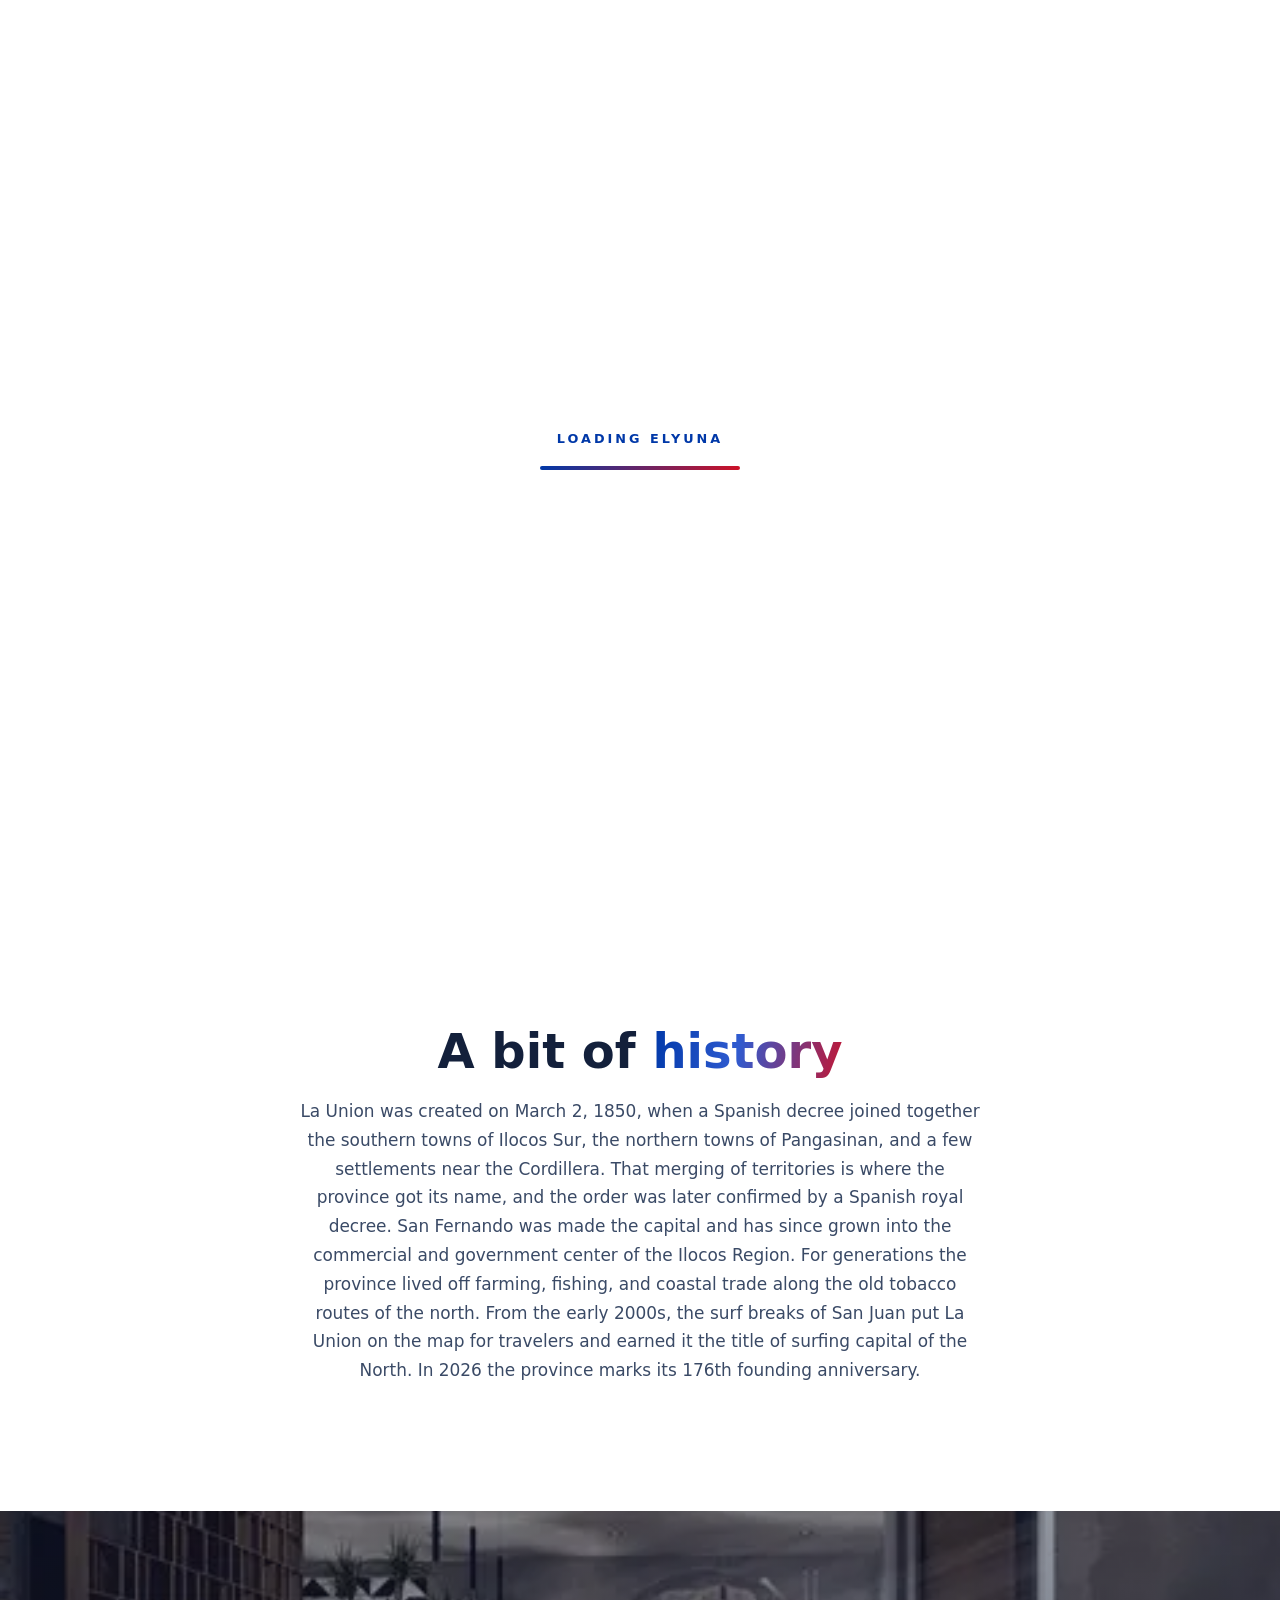
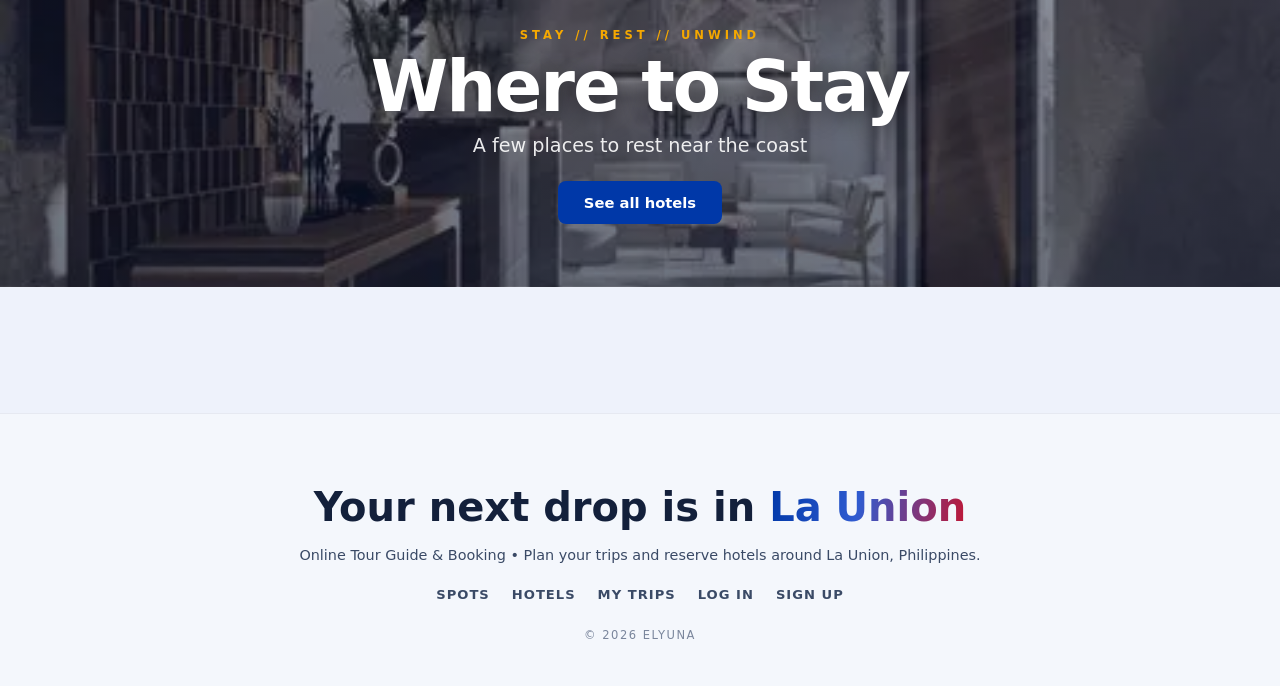
==== commit 6bdf195a: "move search into the beaches banner, drop the counts, spacing polish" ====
--- a/index.html
+++ b/index.html
@@ -53,19 +53,6 @@
     </div>
   </section>
 
-  <section class="search-sec">
-    <div class="wrap">
-      <div class="search-box">
-        <div class="searchbar">
-          <svg class="search-ic" viewBox="0 0 24 24" width="18" height="18" fill="none" stroke="currentColor" stroke-width="2" stroke-linecap="round" stroke-linejoin="round" aria-hidden="true"><circle cx="11" cy="11" r="7"/><path d="M21 21l-4.3-4.3"/></svg>
-          <input type="text" id="searchInput" placeholder="Search by name, town, or type" aria-label="Search tourist spots" autocomplete="off" />
-          <button type="button" class="search-btn" id="searchBtn">Search</button>
-        </div>
-        <div class="search-suggest" id="searchSuggest"></div>
-      </div>
-    </div>
-  </section>
-
   <main id="catalog"></main>
   <div class="wrap"><div class="empty" id="noResults" style="display:none">No tourist spots match your search.</div></div>
 
--- a/css/style.css
+++ b/css/style.css
@@ -238,7 +238,7 @@
 .stat .lbl { color: var(--muted); letter-spacing: 2px; text-transform: uppercase; font-size: .72rem; font-weight: 600; margin-top: 4px; }
 
 /* search bar + suggestions dropdown */
-.search-sec { padding: 30px 0 36px; position: relative; z-index: 30; }
+.search-sec { padding: clamp(40px, 7vh, 72px) 0 clamp(34px, 5vh, 52px); position: relative; z-index: 30; }
 .search-box { position: relative; max-width: 680px; margin: 0 auto; }
 .searchbar { display: flex; align-items: center; gap: 12px; background: #fff; border: 1.5px solid #cdd5e2; border-radius: 14px; padding: 6px 6px 6px 20px; box-shadow: 0 8px 22px rgba(19,32,59,.10); }
 .searchbar:focus-within { border-color: var(--blue); box-shadow: 0 8px 22px rgba(0,56,168,.16); }
@@ -265,6 +265,10 @@
 
 /* Full-width "chapter" sections that read clearly as you scroll (Apple-style). */
 .cat-block { padding: 0 0 clamp(50px, 9vh, 96px); }
+/* inline header for the hotels list (title on the left, count on the right). */
+.cat-head { display: flex; align-items: center; justify-content: space-between; gap: 16px; margin: clamp(28px, 5vh, 56px) 0 14px; }
+.cat-head .l-tag { font-weight: 700; letter-spacing: 4px; font-size: .72rem; color: var(--blue); text-transform: uppercase; }
+.cat-head h3 { font-weight: 800; font-size: clamp(1.8rem, 4vw, 2.6rem); letter-spacing: -1px; color: var(--ink); margin-top: 12px; }
 .cat-hero {
   text-align: center; padding: clamp(64px, 13vh, 150px) 22px clamp(40px, 7vh, 80px);
   display: flex; flex-direction: column; align-items: center; gap: 10px; margin-bottom: clamp(30px, 5vh, 56px);
@@ -281,6 +285,11 @@
 .cat-food     .cat-hero { background-image: linear-gradient(rgba(8,20,45,.45), rgba(8,20,45,.6)), url('../img/food/sunset.jpg'); background-size: cover; background-position: center; }
 .cat-culture  .cat-hero { background-image: linear-gradient(rgba(8,20,45,.42), rgba(8,20,45,.58)), url('../img/culture/ma-cho-temple.jpg'); background-size: cover; background-position: center; }
 .cat-stay     .cat-hero { background-image: linear-gradient(rgba(8,20,45,.45), rgba(8,20,45,.6)), url('../hotel/salt.webp'); background-size: cover; background-position: center; }
+/* search box sitting inside the beaches & falls banner */
+.hero-search { width: 100%; max-width: 680px; margin: 0 auto 42px; position: relative; z-index: 30; }
+.cat-block.has-search { position: relative; z-index: 40; }
+/* balanced, roomy space above and below the search inside the beaches banner */
+.cat-block.has-search .cat-hero { padding-top: clamp(46px, 6.5vh, 70px); }
 
 /* each section keeps its own background; only the header band is a photo */
 .cat-mountains { background: #0a1733; }
@@ -317,6 +326,8 @@
 }
 .badge-fav:hover { transform: scale(1.1); }
 .badge-fav.saved { color: var(--red); }
+/* inside a detail modal the heart sits top-left, clear of the close button */
+.modal-visual .badge-fav { top: 14px; left: 14px; right: auto; width: 38px; height: 38px; }
 .card-body { padding: 18px 18px 20px; display: flex; flex-direction: column; flex: 1; }
 .card-body h4 { font-weight: 800; font-size: 1.16rem; color: var(--ink); line-height: 1.12; }
 .card-town { color: var(--blue); font-size: .72rem; letter-spacing: 1.4px; text-transform: uppercase; font-weight: 600; margin: 4px 0 10px; }
@@ -385,7 +396,7 @@
 .suggest-list { display: grid; gap: 10px; }
 .suggest-item { display: flex; align-items: center; gap: 12px; padding: 10px; border: 1px solid var(--line); border-radius: 12px; transition: border-color .2s; cursor: pointer; }
 .suggest-item:hover { border-color: var(--blue); }
-.suggest-thumb { width: 54px; height: 54px; border-radius: 10px; flex: 0 0 auto; }
+.suggest-thumb { width: 54px; height: 54px; border-radius: 10px; flex: 0 0 auto; object-fit: cover; display: block; }
 .suggest-meta { flex: 1; min-width: 0; }
 .suggest-meta .n { font-weight: 700; font-size: .92rem; }
 .suggest-meta .d { color: var(--muted); font-size: .78rem; margin-top: 2px; }
@@ -452,11 +463,20 @@
 .page-head h1 { font-size: clamp(1.9rem, 5vw, 2.6rem); font-weight: 800; letter-spacing: -.6px; color: #fff; }
 .page-head h1 .accent { background: none; color: var(--gold); -webkit-text-fill-color: var(--gold); }
 .page-head p { color: rgba(255,255,255,.8); margin-top: 8px; }
+.page-head .welcome-name { color: var(--gold); font-weight: 700; }
 .tabs { display: flex; gap: 8px; border-bottom: 1px solid var(--line); margin: 26px 0 8px; flex-wrap: wrap; }
 .tab { padding: 12px 18px; font-weight: 700; font-size: .82rem; letter-spacing: 1px; text-transform: uppercase; color: var(--muted); cursor: pointer; border-bottom: 3px solid transparent; }
 .tab.active { color: var(--blue); border-bottom-color: var(--red); }
 .panel { display: none; padding: 22px 0 60px; }
 .panel.show { display: block; }
+/* my trips: status + type filter chips */
+.trip-filters { display: flex; flex-wrap: wrap; gap: 18px; margin: 16px 0 18px; }
+.trip-fgroup { display: flex; gap: 8px; flex-wrap: wrap; }
+.trip-chip { background: var(--bg-soft); border: 1px solid var(--line); border-radius: 20px; padding: 7px 14px; font-size: .8rem; font-weight: 700; cursor: pointer; color: var(--muted); }
+.trip-chip:hover { border-color: var(--blue); color: var(--blue); }
+.trip-chip.active { background: var(--blue); border-color: var(--blue); color: #fff; }
+/* read-only profile fields (name + email) */
+input[readonly] { background: var(--bg-soft); color: var(--muted); cursor: not-allowed; }
 .empty { text-align: center; color: var(--muted); padding: 70px 20px; }
 .empty .big { font-size: 2.6rem; margin-bottom: 10px; }
 
@@ -464,6 +484,7 @@
 .booking-icon { width: 50px; height: 50px; border-radius: 12px; display: grid; place-items: center; font-size: 1.4rem; color: #fff; flex: 0 0 auto; }
 .booking-icon.hotel { background: var(--blue); }
 .booking-icon.tour { background: var(--red); }
+.booking-thumb { width: 50px; height: 50px; border-radius: 12px; object-fit: cover; display: block; flex: 0 0 auto; }
 .booking-info { flex: 1; min-width: 180px; }
 .booking-info .t { font-weight: 800; font-size: 1.04rem; color: var(--ink); }
 .booking-info .m { color: var(--muted); font-size: .84rem; margin-top: 3px; }
